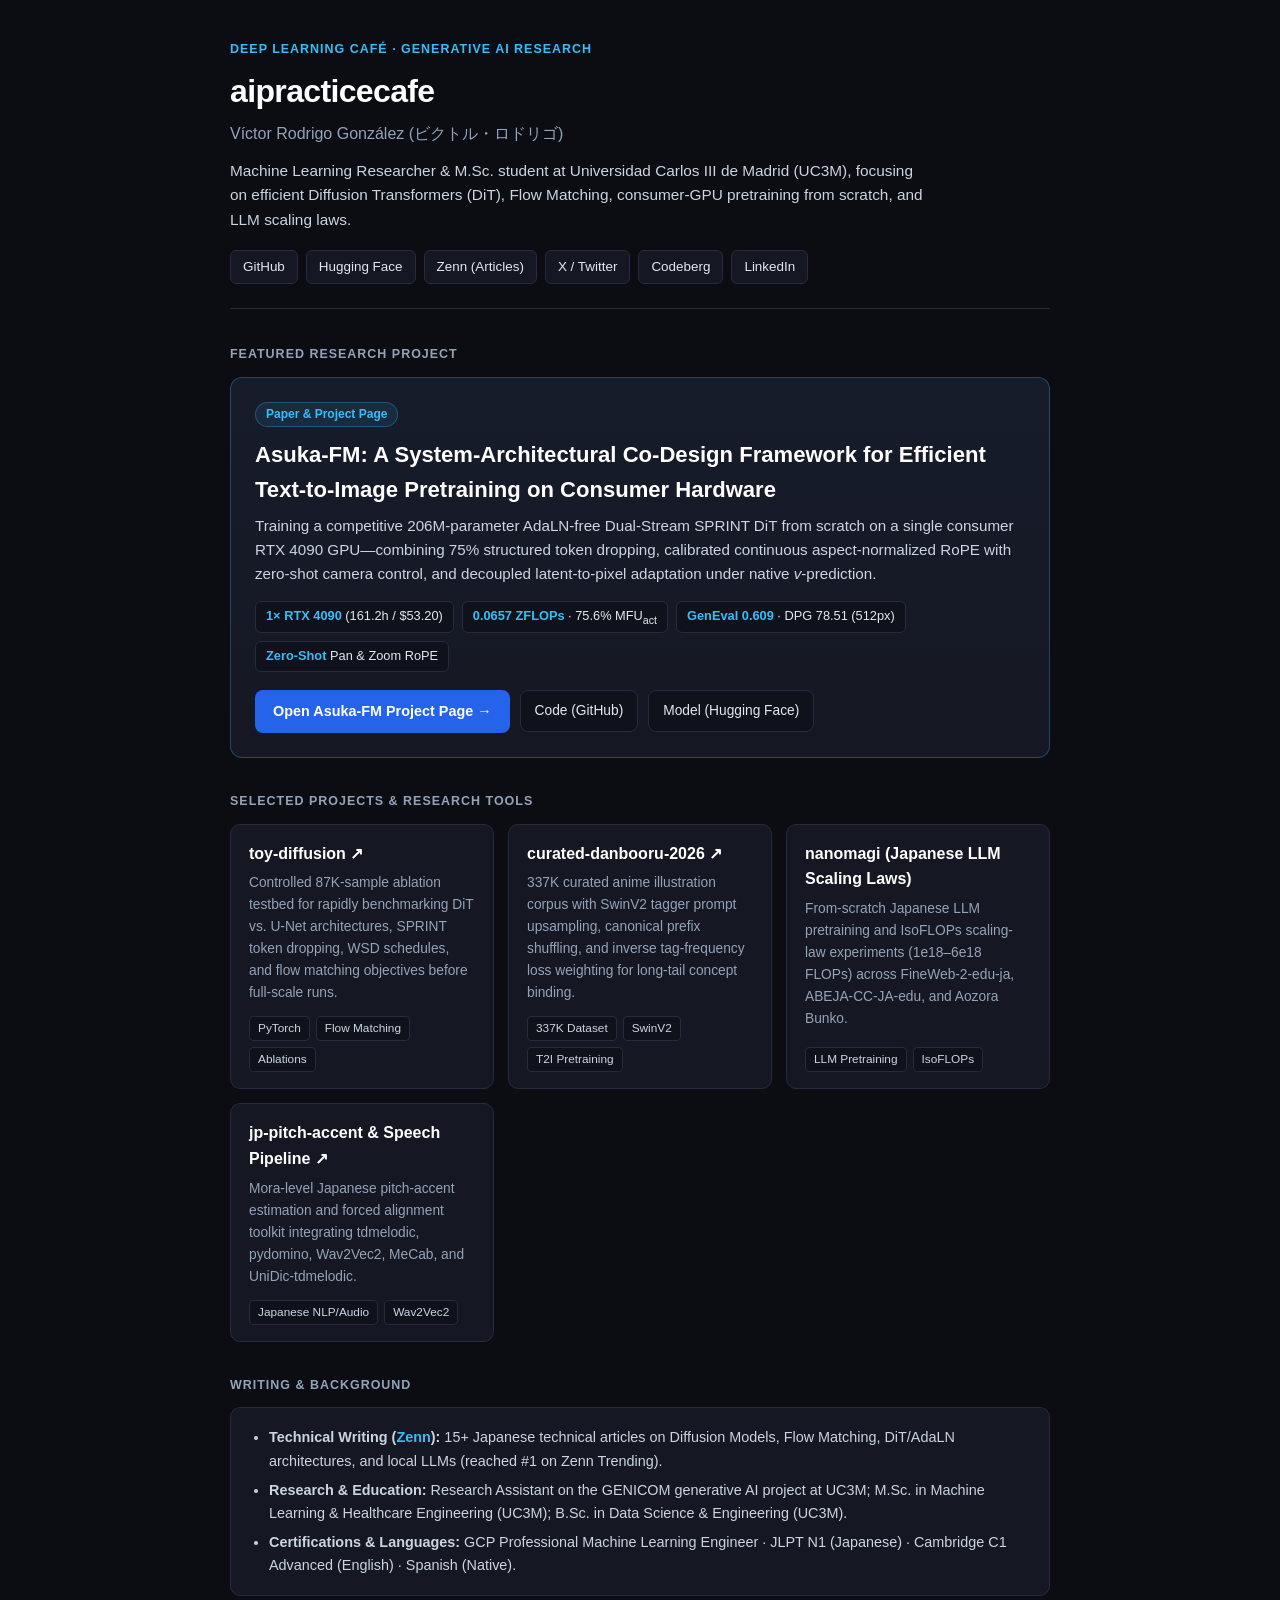
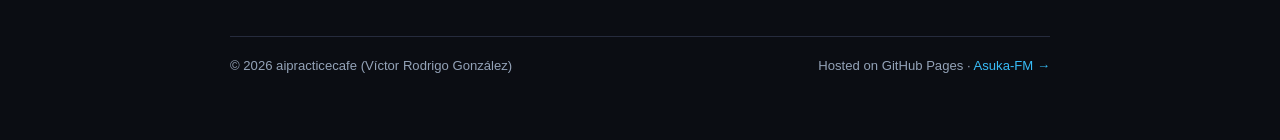
==== index.html @ ad220c63 "Initialize GitHub Pages and add Asuka-FM project site" ====
<!DOCTYPE html>
<html lang="en">
<head>
    <meta charset="UTF-8">
    <meta name="viewport" content="width=device-width, initial-scale=1.0">
    <title>aipracticecafe — Generative AI Research & Portfolio</title>
    <meta name="description" content="Research portfolio of aipracticecafe (Víctor Rodrigo González). Featuring Asuka-FM: efficient text-to-image pretraining on consumer hardware.">
    <style>
        :root {
            --bg: #0b0d13;
            --surface: #151822;
            --surface-alt: #0f121a;
            --border: #262b3d;
            --border-hover: #3b82f6;
            --text: #e2e8f0;
            --text-strong: #ffffff;
            --muted: #94a3b8;
            --accent: #38bdf8;
            --accent-bg: rgba(56, 189, 248, 0.1);
            --accent-border: rgba(56, 189, 248, 0.3);
        }

        * {
            box-sizing: border-box;
        }

        body {
            margin: 0;
            min-height: 100vh;
            background: var(--bg);
            color: var(--text);
            font-family: -apple-system, BlinkMacSystemFont, "Segoe UI", Roboto, Helvetica, Arial, sans-serif;
            line-height: 1.6;
            padding: 40px 20px 64px;
        }

        .container {
            max-width: 820px;
            margin: 0 auto;
        }

        /* Header / Profile */
        header {
            margin-bottom: 36px;
            padding-bottom: 24px;
            border-bottom: 1px solid var(--border);
        }

        .eyebrow {
            font-size: 0.78rem;
            text-transform: uppercase;
            letter-spacing: 0.08em;
            color: var(--accent);
            font-weight: 600;
            margin-bottom: 6px;
        }

        h1 {
            margin: 0;
            font-size: 2rem;
            color: var(--text-strong);
            letter-spacing: -0.02em;
        }

        .real-name {
            margin: 4px 0 12px;
            font-size: 1rem;
            color: var(--muted);
            font-weight: 500;
        }

        .bio {
            margin: 0 0 18px;
            color: #cbd5e1;
            font-size: 0.96rem;
            max-width: 700px;
        }

        .social-links {
            display: flex;
            flex-wrap: wrap;
            gap: 8px;
        }

        .pill-link {
            display: inline-flex;
            align-items: center;
            padding: 5px 12px;
            background: var(--surface);
            border: 1px solid var(--border);
            border-radius: 6px;
            color: var(--text);
            text-decoration: none;
            font-size: 0.84rem;
            transition: border-color 0.15s ease, color 0.15s ease, background 0.15s ease;
        }

        .pill-link:hover {
            border-color: var(--border-hover);
            color: var(--accent);
            background: #1a1f2e;
        }

        /* Sections */
        section {
            margin-bottom: 34px;
        }

        .section-label {
            font-size: 0.78rem;
            text-transform: uppercase;
            letter-spacing: 0.08em;
            color: var(--muted);
            margin: 0 0 12px;
            font-weight: 600;
        }

        /* Featured Asuka-FM Card */
        .featured-card {
            background: linear-gradient(180deg, #171c2b 0%, var(--surface) 100%);
            border: 1px solid var(--accent-border);
            border-radius: 12px;
            padding: 24px;
        }

        .featured-header {
            display: flex;
            justify-content: space-between;
            align-items: flex-start;
            gap: 12px;
            flex-wrap: wrap;
            margin-bottom: 10px;
        }

        .featured-badge {
            display: inline-block;
            font-size: 0.75rem;
            font-weight: 600;
            color: var(--accent);
            background: var(--accent-bg);
            border: 1px solid var(--accent-border);
            padding: 2px 10px;
            border-radius: 999px;
        }

        .featured-title {
            margin: 0 0 6px;
            font-size: 1.38rem;
            color: var(--text-strong);
        }

        .featured-subtitle {
            margin: 0 0 14px;
            font-size: 0.95rem;
            color: #cbd5e1;
        }

        .metrics {
            display: flex;
            flex-wrap: wrap;
            gap: 8px;
            margin-bottom: 18px;
        }

        .metric {
            font-size: 0.8rem;
            color: var(--text);
            background: var(--surface-alt);
            border: 1px solid var(--border);
            padding: 4px 10px;
            border-radius: 6px;
        }

        .metric strong {
            color: var(--accent);
            font-weight: 600;
        }

        .cta-row {
            display: flex;
            flex-wrap: wrap;
            gap: 10px;
            align-items: center;
        }

        .btn-primary {
            display: inline-flex;
            align-items: center;
            gap: 6px;
            padding: 10px 18px;
            background: #2563eb;
            color: #ffffff;
            text-decoration: none;
            font-weight: 600;
            font-size: 0.9rem;
            border-radius: 8px;
            transition: background 0.15s ease;
        }

        .btn-primary:hover {
            background: #1d4ed8;
        }

        .btn-secondary {
            display: inline-flex;
            align-items: center;
            padding: 9px 14px;
            background: var(--surface-alt);
            border: 1px solid var(--border);
            color: var(--text);
            text-decoration: none;
            font-size: 0.86rem;
            border-radius: 8px;
            transition: border-color 0.15s ease, color 0.15s ease;
        }

        .btn-secondary:hover {
            border-color: var(--border-hover);
            color: var(--accent);
        }

        /* Secondary Projects Grid */
        .grid {
            display: grid;
            grid-template-columns: repeat(auto-fit, minmax(250px, 1fr));
            gap: 14px;
        }

        .card {
            background: var(--surface);
            border: 1px solid var(--border);
            border-radius: 10px;
            padding: 16px 18px;
            display: flex;
            flex-direction: column;
            justify-content: space-between;
        }

        .card h3 {
            margin: 0 0 6px;
            font-size: 1rem;
            color: var(--text-strong);
        }

        .card h3 a {
            color: inherit;
            text-decoration: none;
        }

        .card h3 a:hover {
            color: var(--accent);
        }

        .card p {
            margin: 0 0 12px;
            font-size: 0.86rem;
            color: var(--muted);
        }

        .tags {
            display: flex;
            flex-wrap: wrap;
            gap: 6px;
        }

        .tag {
            font-size: 0.74rem;
            color: #cbd5e1;
            background: var(--surface-alt);
            border: 1px solid var(--border);
            padding: 2px 8px;
            border-radius: 4px;
        }

        /* Background / Writing strip */
        .info-box {
            background: var(--surface);
            border: 1px solid var(--border);
            border-radius: 10px;
            padding: 18px 20px;
            font-size: 0.9rem;
            color: #cbd5e1;
        }

        .info-list {
            margin: 0;
            padding-left: 18px;
        }

        .info-list li {
            margin-bottom: 6px;
        }

        .info-list li:last-child {
            margin-bottom: 0;
        }

        .info-list a {
            color: var(--accent);
            text-decoration: none;
        }

        .info-list a:hover {
            text-decoration: underline;
        }

        footer {
            margin-top: 40px;
            padding-top: 18px;
            border-top: 1px solid var(--border);
            font-size: 0.82rem;
            color: var(--muted);
            display: flex;
            justify-content: space-between;
            flex-wrap: wrap;
            gap: 8px;
        }
    </style>
</head>
<body>
    <div class="container">
        <header>
            <div class="eyebrow">Deep Learning Café · Generative AI Research</div>
            <h1>aipracticecafe</h1>
            <div class="real-name">Víctor Rodrigo González (ビクトル・ロドリゴ)</div>
            <p class="bio">
                Machine Learning Researcher &amp; M.Sc. student at Universidad Carlos III de Madrid (UC3M), focusing on
                efficient Diffusion Transformers (DiT), Flow Matching, consumer-GPU pretraining from scratch, and LLM scaling laws.
            </p>
            <nav class="social-links" aria-label="External profiles">
                <a class="pill-link" href="https://github.com/deeplearningcafe" target="_blank" rel="noopener">GitHub</a>
                <a class="pill-link" href="https://huggingface.co/aipracticecafe" target="_blank" rel="noopener">Hugging Face</a>
                <a class="pill-link" href="https://zenn.dev/fuwamoekissaten" target="_blank" rel="noopener">Zenn (Articles)</a>
                <a class="pill-link" href="https://x.com/aipracticecafe" target="_blank" rel="noopener">X / Twitter</a>
                <a class="pill-link" href="https://codeberg.org/aipracticecafe" target="_blank" rel="noopener">Codeberg</a>
                <a class="pill-link" href="https://www.linkedin.com/in/v%C3%ADctor-rodrigo-2754592a8" target="_blank" rel="noopener">LinkedIn</a>
            </nav>
        </header>

        <section aria-labelledby="featured-heading">
            <h2 id="featured-heading" class="section-label">Featured Research Project</h2>
            <article class="featured-card">
                <div class="featured-header">
                    <span class="featured-badge">Paper &amp; Project Page</span>
                </div>
                <h3 class="featured-title">Asuka-FM: A System-Architectural Co-Design Framework for Efficient Text-to-Image Pretraining on Consumer Hardware</h3>
                <p class="featured-subtitle">
                    Training a competitive 206M-parameter AdaLN-free Dual-Stream SPRINT DiT from scratch on a single consumer RTX 4090 GPU—combining 75% structured token dropping, calibrated continuous aspect-normalized RoPE with zero-shot camera control, and decoupled latent-to-pixel adaptation under native <em>v</em>-prediction.
                </p>
                <div class="metrics">
                    <span class="metric"><strong>1× RTX 4090</strong> (161.2h / $53.20)</span>
                    <span class="metric"><strong>0.0657 ZFLOPs</strong> · 75.6% MFU<sub>act</sub></span>
                    <span class="metric"><strong>GenEval 0.609</strong> · DPG 78.51 (512px)</span>
                    <span class="metric"><strong>Zero-Shot</strong> Pan &amp; Zoom RoPE</span>
                </div>
                <div class="cta-row">
                    <a class="btn-primary" href="projects/asuka-fm/">Open Asuka-FM Project Page &rarr;</a>
                    <a class="btn-secondary" href="https://github.com/deeplearningcafe/asuka-fm" target="_blank" rel="noopener">Code (GitHub)</a>
                    <a class="btn-secondary" href="https://huggingface.co/aipracticecafe/asuka-fm-air" target="_blank" rel="noopener">Model (Hugging Face)</a>
                </div>
            </article>
        </section>

        <section aria-labelledby="projects-heading">
            <h2 id="projects-heading" class="section-label">Selected Projects &amp; Research Tools</h2>
            <div class="grid">
                <article class="card">
                    <div>
                        <h3><a href="https://github.com/deeplearningcafe/toy-diffusion" target="_blank" rel="noopener">toy-diffusion &nearr;</a></h3>
                        <p>Controlled 87K-sample ablation testbed for rapidly benchmarking DiT vs. U-Net architectures, SPRINT token dropping, WSD schedules, and flow matching objectives before full-scale runs.</p>
                    </div>
                    <div class="tags">
                        <span class="tag">PyTorch</span>
                        <span class="tag">Flow Matching</span>
                        <span class="tag">Ablations</span>
                    </div>
                </article>

                <article class="card">
                    <div>
                        <h3><a href="https://huggingface.co/datasets/aipracticecafe/curated-danbooru-2026" target="_blank" rel="noopener">curated-danbooru-2026 &nearr;</a></h3>
                        <p>337K curated anime illustration corpus with SwinV2 tagger prompt upsampling, canonical prefix shuffling, and inverse tag-frequency loss weighting for long-tail concept binding.</p>
                    </div>
                    <div class="tags">
                        <span class="tag">337K Dataset</span>
                        <span class="tag">SwinV2</span>
                        <span class="tag">T2I Pretraining</span>
                    </div>
                </article>

                <article class="card">
                    <div>
                        <h3><a href="https://github.com/deeplearningcafe/nanomagi" target="_blank" rel="noopener">nanomagi (Japanese LLM Scaling Laws)</a></h3>
                        <p>From-scratch Japanese LLM pretraining and IsoFLOPs scaling-law experiments (1e18–6e18 FLOPs) across FineWeb-2-edu-ja, ABEJA-CC-JA-edu, and Aozora Bunko.</p>
                    </div>
                    <div class="tags">
                        <span class="tag">LLM Pretraining</span>
                        <span class="tag">IsoFLOPs</span>
                    </div>
                </article>

                <article class="card">
                    <div>
                        <h3><a href="https://github.com/deeplearningcafe/jp-pitch-accent-analyzer" target="_blank" rel="noopener">jp-pitch-accent &amp; Speech Pipeline &nearr;</a></h3>
                        <p>Mora-level Japanese pitch-accent estimation and forced alignment toolkit integrating tdmelodic, pydomino, Wav2Vec2, MeCab, and UniDic-tdmelodic.</p>
                    </div>
                    <div class="tags">
                        <span class="tag">Japanese NLP/Audio</span>
                        <span class="tag">Wav2Vec2</span>
                    </div>
                </article>
            </div>
        </section>

        <section aria-labelledby="about-heading">
            <h2 id="about-heading" class="section-label">Writing &amp; Background</h2>
            <div class="info-box">
                <ul class="info-list">
                    <li><strong>Technical Writing (<a href="https://zenn.dev/fuwamoekissaten" target="_blank" rel="noopener">Zenn</a>):</strong> 15+ Japanese technical articles on Diffusion Models, Flow Matching, DiT/AdaLN architectures, and local LLMs (reached #1 on Zenn Trending).</li>
                    <li><strong>Research &amp; Education:</strong> Research Assistant on the GENICOM generative AI project at UC3M; M.Sc. in Machine Learning &amp; Healthcare Engineering (UC3M); B.Sc. in Data Science &amp; Engineering (UC3M).</li>
                    <li><strong>Certifications &amp; Languages:</strong> GCP Professional Machine Learning Engineer · JLPT N1 (Japanese) · Cambridge C1 Advanced (English) · Spanish (Native).</li>
                </ul>
            </div>
        </section>

        <footer>
            <span>&copy; 2026 aipracticecafe (Víctor Rodrigo González)</span>
            <span>Hosted on GitHub Pages · <a href="projects/asuka-fm/" style="color: var(--accent); text-decoration: none;">Asuka-FM &rarr;</a></span>
        </footer>
    </div>
</body>
</html>
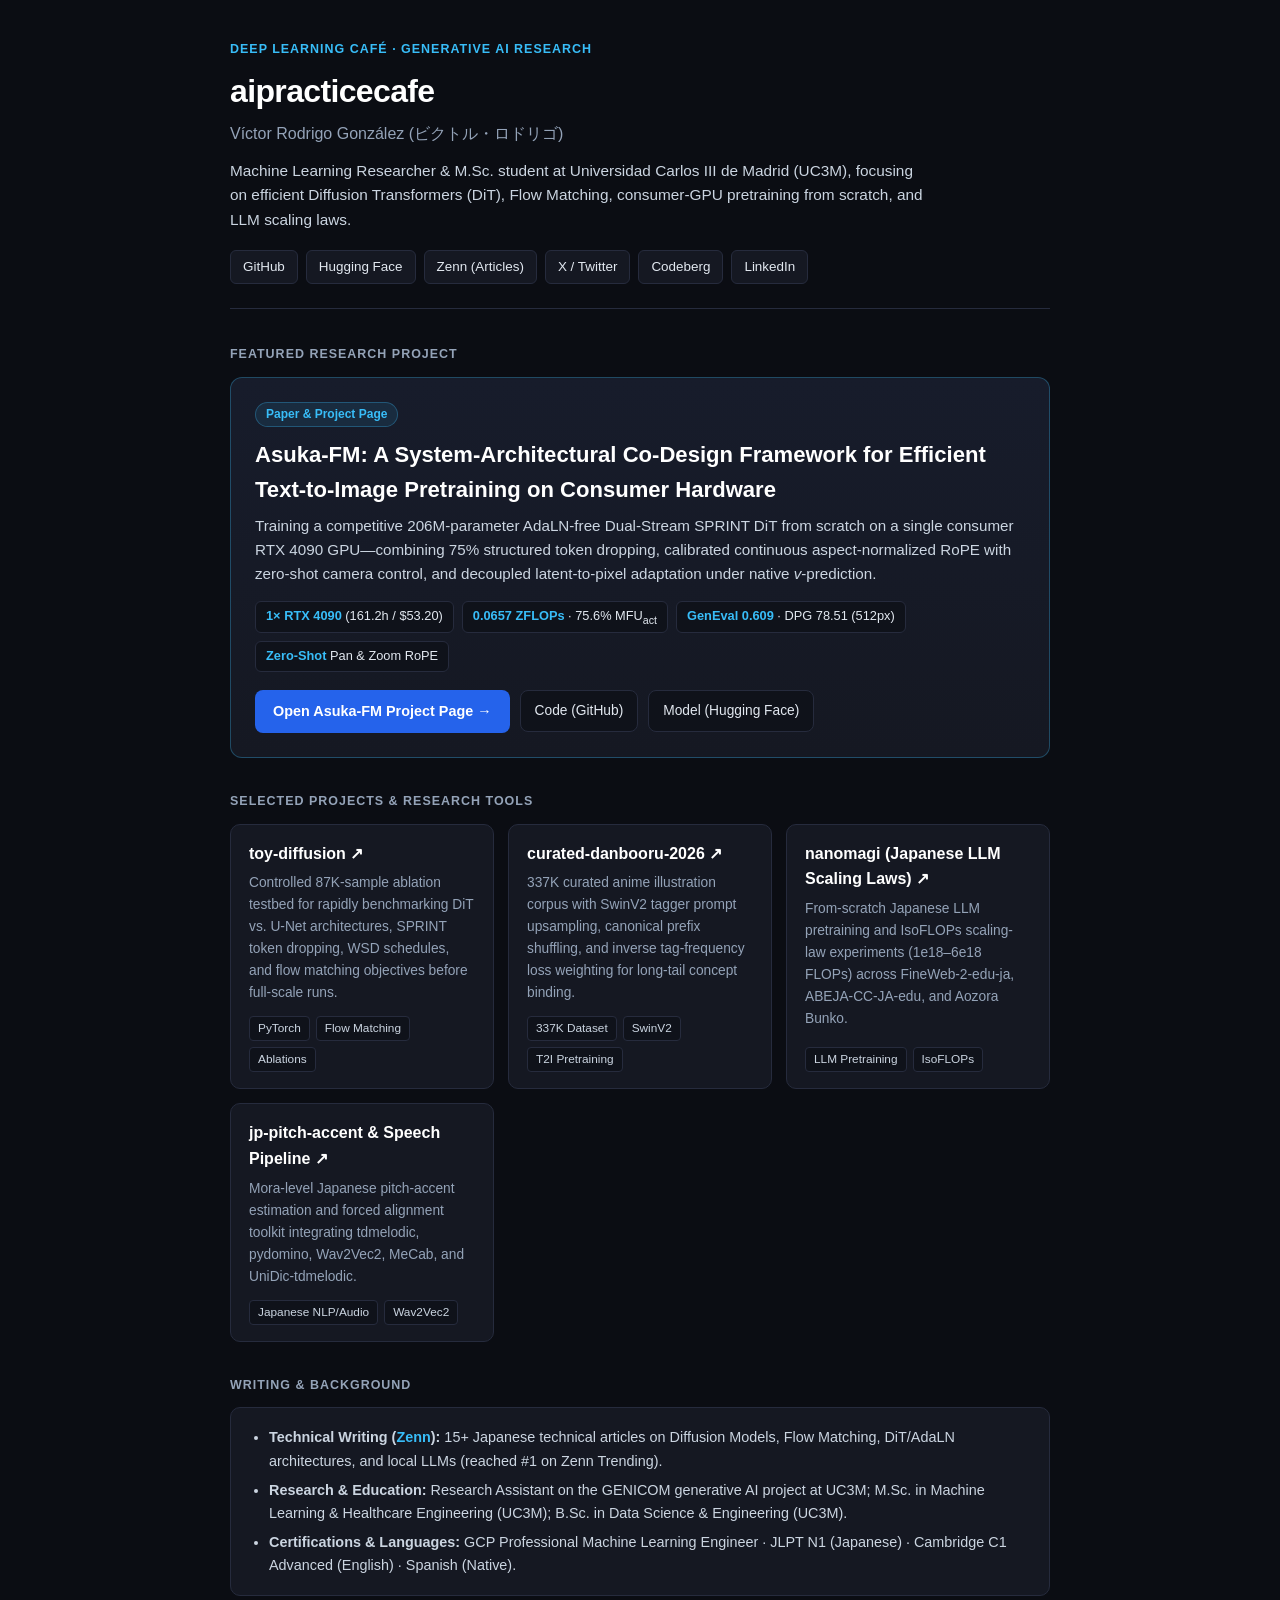
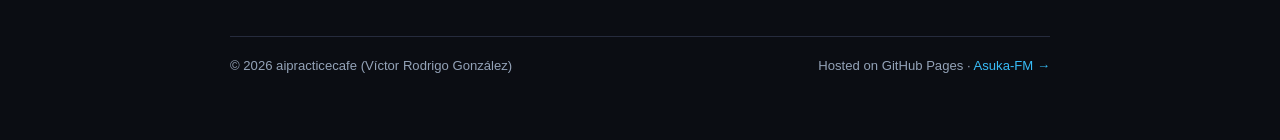
==== commit 493049d9: "update model links and affiliations" ====
--- a/index.html
+++ b/index.html
@@ -390,7 +390,7 @@
 
                 <article class="card">
                     <div>
-                        <h3><a href="https://github.com/deeplearningcafe/nanomagi" target="_blank" rel="noopener">nanomagi (Japanese LLM Scaling Laws)</a></h3>
+                        <h3><a href="https://github.com/deeplearningcafe/nanomagi" target="_blank" rel="noopener">nanomagi (Japanese LLM Scaling Laws) &nearr;</a></h3>
                         <p>From-scratch Japanese LLM pretraining and IsoFLOPs scaling-law experiments (1e18–6e18 FLOPs) across FineWeb-2-edu-ja, ABEJA-CC-JA-edu, and Aozora Bunko.</p>
                     </div>
                     <div class="tags">
